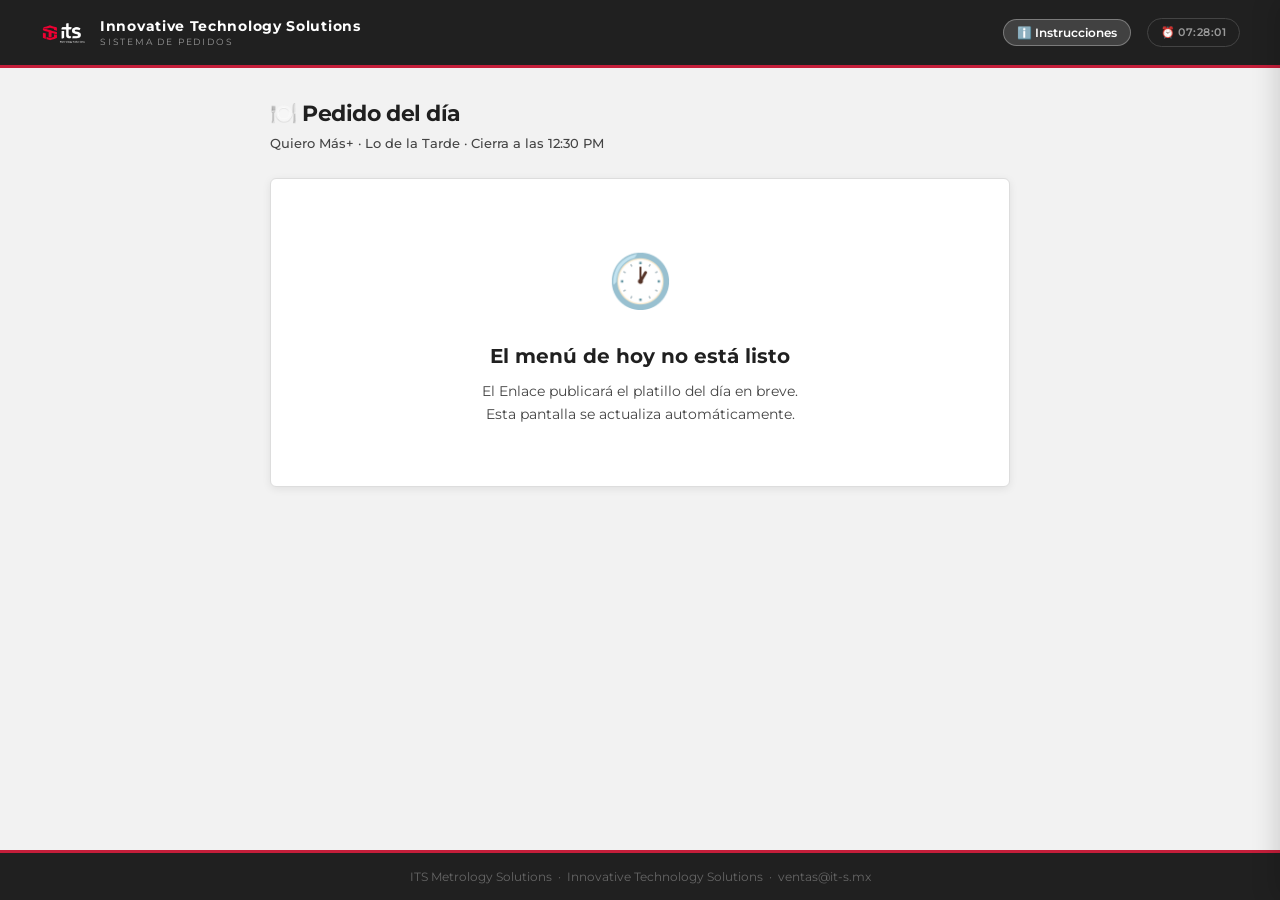
==== index.html @ 56e96af6 "Lanzamiento inicial — Sistema de pedidos Quiero Más+ ITS - Formulario de pedidos: platillo, 2 guarni" ====
<!DOCTYPE html>
<html lang="es">
<head>
  <meta charset="UTF-8" />
  <meta name="viewport" content="width=device-width, initial-scale=1.0" />
  <title>Pedidos — ITS Metrology Solutions</title>
  <link rel="stylesheet" href="style.css" />
  <style>
    .sidebar-overlay {
      display: none; position: fixed; inset: 0;
      background: rgba(0,0,0,.35); z-index: 100;
    }
    .sidebar-overlay.open { display: block; }
    .sidebar {
      position: fixed; top: 0; right: 0;
      width: min(360px, 92vw); height: 100%;
      background: #fff;
      box-shadow: -4px 0 24px rgba(0,0,0,.15);
      z-index: 101;
      transform: translateX(100%);
      transition: transform .28s ease;
      display: flex; flex-direction: column;
    }
    .sidebar.open { transform: translateX(0); }
    .sidebar-header {
      display: flex; align-items: center;
      justify-content: space-between;
      padding: 18px 20px 14px;
      border-bottom: 3px solid var(--color-rojo);
      background: var(--color-negro); color: #fff;
      flex-shrink: 0;
    }
    .sidebar-header h3 { margin: 0; font-size: 15px; font-weight: 700; }
    .sidebar-close {
      background: none; border: none; color: #fff;
      font-size: 22px; cursor: pointer; line-height: 1; padding: 0 2px;
    }
    .sidebar-close:hover { color: var(--color-rojo); }
    .sidebar-body { flex: 1; overflow-y: auto; padding: 20px; }
    .info-bloque {
      margin-bottom: 20px; padding-bottom: 20px;
      border-bottom: 1px solid #eee;
    }
    .info-bloque:last-child { border-bottom: none; margin-bottom: 0; }
    .info-bloque h4 {
      margin: 0 0 8px; font-size: 13px; font-weight: 700;
      color: var(--color-negro); display: flex; align-items: center; gap: 6px;
    }
    .info-bloque p, .info-bloque li {
      font-size: 13px; color: #555; line-height: 1.65; margin: 0 0 4px;
    }
    .info-bloque ol, .info-bloque ul { margin: 6px 0 0; padding-left: 18px; }
    .info-bloque li { margin-bottom: 4px; }
    .info-highlight { font-weight: 700; color: var(--color-rojo); }
    .btn-info {
      background: rgba(255,255,255,.15);
      border: 1px solid rgba(255,255,255,.3);
      color: #fff; border-radius: 20px;
      padding: 5px 13px; font-size: 12px;
      font-family: inherit; font-weight: 600;
      cursor: pointer; display: flex; align-items: center;
      gap: 5px; white-space: nowrap; transition: background .2s;
    }
    .btn-info:hover { background: rgba(255,255,255,.25); }
  </style>
</head>
<body>

<!-- ── OVERLAY + SIDEBAR ─────────────────────────────────────── -->
<div class="sidebar-overlay" id="sidebar-overlay"></div>
<aside class="sidebar" id="sidebar">
  <div class="sidebar-header">
    <h3>🎲 Cómo hacer tu pedido</h3>
    <button class="sidebar-close" id="sidebar-close" aria-label="Cerrar">✕</button>
  </div>
  <div class="sidebar-body">

    <div class="info-bloque" style="background:#fff8f0;border-radius:8px;padding:12px 14px;border:none;margin-bottom:16px">
      <p style="font-size:12px;color:#888;margin:0 0 4px;font-weight:700;letter-spacing:.05em">BIENVENIDO A</p>
      <p style="font-size:16px;font-weight:800;color:#202020;margin:0">🍽️ Quiero Más+ · ITS Edition</p>
      <p style="font-size:12px;color:#888;margin:4px 0 0">Tu comida, sin rollos, sin WhatsApps.<br>Lunes a Viernes · 1 pedido por día</p>
    </div>

    <div class="info-bloque">
      <h4>⏱️ Horario</h4>
      <p>La ventana de pedidos está abierta de:</p>
      <p style="font-size:15px;font-weight:800;color:#202020;margin:6px 0">🌅 10:00 AM → 🔒 12:30 PM</p>
      <p>Fuera de ese horario la app se bloquea sola. Sin excepciones.</p>
    </div>

    <div class="info-bloque">
      <h4>🃏 Tu turno — cómo pedir</h4>
      <ol>
        <li>Escribe <strong>tu nombre</strong>.</li>
        <li>Elige tu <strong>platillo</strong>.</li>
        <li>Elige tus <strong>2 guarniciones</strong> (no pueden repetirse).</li>
        <li>¿Tienes Plan B? Despliégalo y deja tu respaldo.</li>
        <li>Toca <strong>"¡Enviar mi pedido!"</strong> — listo. ✅</li>
      </ol>
    </div>

    <div class="info-bloque">
      <h4>✏️ ¿Cambiaste de opinión?</h4>
      <p>Puedes editar tu pedido cuantas veces quieras <strong>antes de las 12:30 PM</strong>. Después de esa hora ya no hay cambios.</p>
    </div>

    <div class="info-bloque">
      <h4>🔒 Una persona, un dispositivo</h4>
      <p>Cada celular o compu solo registra <strong>un pedido por día</strong>. Si necesitas cambiar algo, usa el botón <strong>"✏️ Cambiar mi pedido"</strong> en vez de abrir desde otro dispositivo.</p>
    </div>

    <div class="info-bloque">
      <h4>🔄 Plan B (opcional pero recomendado)</h4>
      <p>Deja una segunda opción por si no hay tu platillo o guarnición.</p>
      <p style="margin-top:6px">El Enlace lo consulta <strong>sin necesidad de contactarte</strong> — tú no te enteras de nada y tu comida llega igual. 😄</p>
    </div>

    <div class="info-bloque">
      <h4>🏆 ¿Qué pasa después?</h4>
      <p>El Enlace del día envía todos los pedidos al restaurante a las 12:30 PM por WhatsApp. Tu comida llega entre <strong>12:00 y 3:00 PM</strong>.</p>
    </div>

    <div class="info-bloque">
      <h4>🍽️ Restaurante</h4>
      <p><strong>Quiero Más+</strong> — Lo de la Tarde</p>
    </div>

  </div>
</aside>

<!-- ── HEADER ──────────────────────────────────────────────── -->
<header class="site-header">
  <div class="header-logo">
    <img src="img/logo_oficial.jpeg" alt="ITS" />
    <div class="header-logo-text">
      <strong>Innovative Technology Solutions</strong>
      <span>Sistema de Pedidos</span>
    </div>
  </div>
  <div class="header-right">
    <button class="btn-info" id="btn-info">ℹ️ Instrucciones</button>
    <div class="deadline-chip" id="deadline-chip">⏰ 12:30 PM</div>
  </div>
</header>

<!-- ── CONTENIDO PRINCIPAL ─────────────────────────────────── -->
<main class="site-main">

  <h1 class="page-title">🍽️ Pedido del día</h1>
  <p class="page-subtitle">Quiero Más+ · Lo de la Tarde · Cierra a las 12:30 PM</p>

  <!-- ── PANTALLA: cargando ── -->
  <div class="screen active" id="screen-loading">
    <div class="state-card">
      <span class="emoji">⏳</span>
      <h2>Cargando…</h2>
    </div>
  </div>

  <!-- ── PANTALLA: antes de apertura ── -->
  <div class="screen" id="screen-before-open">
    <div class="state-card">
      <span class="emoji">🌅</span>
      <h2>Aún no es hora</h2>
      <p>Los pedidos abren a las <strong>10:00 AM</strong>.<br>Regresa en un momento.</p>
    </div>
  </div>

  <!-- ── PANTALLA: sin menú del día ── -->
  <div class="screen" id="screen-no-menu">
    <div class="state-card">
      <span class="emoji">🕐</span>
      <h2>El menú de hoy no está listo</h2>
      <p>El Enlace publicará el platillo del día en breve.<br>Esta pantalla se actualiza automáticamente.</p>
    </div>
  </div>

  <!-- ── PANTALLA: ya pediste ── -->
  <div class="screen" id="screen-ya-pediste">
    <div class="state-card">
      <span class="emoji">✅</span>
      <h2>¡Ya tienes pedido!</h2>
      <div class="order-card" id="mi-pedido-card"></div>
      <div class="btn-group">
        <button class="btn-secondary" id="btn-cambiar">✏️ Cambiar mi pedido</button>
        <button class="btn-secondary" id="btn-otra-persona">👤 No soy yo</button>
      </div>
    </div>
  </div>

  <!-- ── PANTALLA: cerrado ── -->
  <div class="screen" id="screen-closed">
    <div class="state-card">
      <span class="emoji">🔒</span>
      <h2>Pedidos cerrados</h2>
      <p>La ventana cerró a las 12:30 PM.<br>Revisa con el Enlace si alcanzaste.</p>
    </div>
  </div>

  <!-- ── PANTALLA: formulario ── -->
  <div class="screen" id="screen-form">

    <!-- Nombre -->
    <div class="block">
      <div class="section-title">¿Quién eres?</div>
      <input
        type="text"
        id="input-nombre"
        class="nombre-input"
        placeholder="Escribe tu nombre"
        autocomplete="off"
        maxlength="30"
      />
    </div>

    <!-- Platillo principal -->
    <div class="block">
      <div class="section-title">¿Qué quieres hoy?</div>
      <div class="options-grid" id="grid-platillos"></div>
    </div>

    <!-- Guarniciones -->
    <div class="block">
      <div class="section-title">Guarniciones</div>
      <label class="section-label">Primera guarnición</label>
      <div class="options-grid garnish-grid" id="grid-g1" style="margin-bottom:16px"></div>
      <label class="section-label">Segunda guarnición</label>
      <div class="options-grid garnish-grid" id="grid-g2"></div>
    </div>

    <!-- Bebida opcional -->
    <div class="block" style="padding:0">
      <div class="plan-b-wrap">
        <div class="plan-b-header" id="bebida-header">
          <span class="plan-b-title">🥤 ¿Quieres algo de tomar?</span>
          <span class="badge-opcional">opcional</span>
          <span class="plan-b-chevron" id="bebida-chevron">▼</span>
        </div>
        <div class="plan-b-body" id="bebida-body">
          <p class="plan-b-hint">Selecciona una bebida si quieres incluirla. Toca de nuevo para quitar.</p>
          <div class="options-grid garnish-grid" id="grid-bebida"></div>
        </div>
      </div>
    </div>

    <!-- Plan B -->
    <div class="block" style="padding:0">
      <div class="plan-b-wrap">
        <div class="plan-b-header" id="plan-b-header">
          <span class="plan-b-title">🔄 ¿Tienes un Plan B?</span>
          <span class="badge-opcional">opcional</span>
          <span class="plan-b-chevron" id="plan-b-chevron">▼</span>
        </div>
        <div class="plan-b-body" id="plan-b-body">
          <p class="plan-b-hint">
            Si no hay tu platillo o guarnición, usamos esto automáticamente sin necesidad de contactarte.
          </p>
          <span class="section-label-sm">Platillo alternativo</span>
          <div class="options-grid" id="grid-planb-platillo"></div>
          <span class="section-label-sm">Guarnición de respaldo</span>
          <div class="options-grid garnish-grid" id="grid-planb-guarnicion"></div>
        </div>
      </div>
    </div>

    <!-- Submit -->
    <button class="btn-submit" id="btn-submit" disabled>
      Selecciona tu pedido completo
    </button>

  </div><!-- /screen-form -->

  <!-- ── PANTALLA: confirmación ── -->
  <div class="screen" id="screen-confirm">
    <div class="state-card">
      <span class="emoji">✅</span>
      <h2 id="confirm-titulo">¡Pedido enviado!</h2>
      <div class="order-card" id="confirm-card"></div>
      <p class="confirm-note">Recibirás aviso si algo no está disponible.</p>
    </div>
  </div>

</main>

<!-- ── FOOTER ───────────────────────────────────────────────── -->
<footer class="site-footer">
  ITS Metrology Solutions &nbsp;·&nbsp; Innovative Technology Solutions &nbsp;·&nbsp; ventas@it-s.mx
</footer>

<script src="config.js"></script>
<script src="storage.js"></script>
<script src="app.js"></script>
<script>
  const sidebar  = document.getElementById('sidebar');
  const overlay  = document.getElementById('sidebar-overlay');
  const btnInfo  = document.getElementById('btn-info');
  const btnClose = document.getElementById('sidebar-close');
  function openSidebar()  { sidebar.classList.add('open'); overlay.classList.add('open'); }
  function closeSidebar() { sidebar.classList.remove('open'); overlay.classList.remove('open'); }
  btnInfo.addEventListener('click', openSidebar);
  btnClose.addEventListener('click', closeSidebar);
  overlay.addEventListener('click', closeSidebar);
</script>
</body>
</html>
---- style.css ----
/* ============================================================
   ITS METROLOGY SOLUTIONS — Sistema de Pedidos / Comidas
   style.css | Alineado al design system de la Intranet ITS
   ============================================================ */

@import url('https://fonts.googleapis.com/css2?family=Montserrat:wght@300;400;500;600;700&display=swap');

:root {
  --color-rojo:       #C41E3A;
  --color-rojo-hover: #a01830;
  --color-rojo-light: #fde8ec;
  --color-negro:      #202020;
  --color-fondo:      #f2f2f2;
  --color-blanco:     #ffffff;
  --color-borde:      #dddddd;
  --color-texto:      #000000;
  --color-muted:      #444444;
  --color-muted-lt:   #888888;
  --color-success:    #2d7a3a;
  --color-success-bg: #e6f4ea;
  --color-warning:    #b45309;
  --color-warning-bg: #fef3c7;
  --fuente:           'Montserrat', sans-serif;
  --radio:            6px;
  --sombra:           0 2px 8px rgba(0,0,0,0.08);
  --sombra-hover:     0 6px 22px rgba(0,0,0,0.11);
  --transicion:       all 0.2s ease;
}

*, *::before, *::after { box-sizing: border-box; margin: 0; padding: 0; }
html { scroll-behavior: smooth; }

body {
  font-family: var(--fuente);
  background-color: var(--color-fondo);
  color: var(--color-texto);
  font-size: 15px;
  line-height: 1.6;
  min-height: 100vh;
  display: flex;
  flex-direction: column;
}

a { text-decoration: none; color: inherit; }
img { max-width: 100%; display: block; }

/* ── HEADER ─────────────────────────────────────────────── */
.site-header {
  background-color: var(--color-negro);
  padding: 0 40px;
  height: 68px;
  display: flex;
  align-items: center;
  justify-content: space-between;
  position: sticky;
  top: 0;
  z-index: 100;
  border-bottom: 3px solid var(--color-rojo);
}

.header-logo {
  display: flex;
  align-items: center;
  gap: 14px;
}
.header-logo img {
  height: 46px;
  width: auto;
  background-color: #000;
}
.header-logo-text { display: flex; flex-direction: column; line-height: 1.25; }
.header-logo-text strong {
  font-size: 14px;
  font-weight: 700;
  color: var(--color-blanco);
  letter-spacing: 0.05em;
}
.header-logo-text span {
  font-size: 9px;
  font-weight: 400;
  color: #999;
  letter-spacing: 0.2em;
  text-transform: uppercase;
}

.header-right { display: flex; align-items: center; gap: 16px; }
.header-right-text { display: flex; flex-direction: column; align-items: flex-end; line-height: 1.3; }
.header-right-text strong {
  font-size: 13px;
  font-weight: 600;
  color: var(--color-blanco);
  letter-spacing: 0.04em;
}
.header-right-text span {
  font-size: 9px;
  color: #888;
  letter-spacing: 0.18em;
  text-transform: uppercase;
}

/* Chip de deadline en el header */
.deadline-chip {
  font-size: 11px;
  font-weight: 600;
  background: transparent;
  border: 1px solid #444;
  border-radius: 20px;
  padding: 5px 13px;
  color: #999;
  letter-spacing: 0.04em;
  transition: var(--transicion);
}
.deadline-chip.urgent { color: #f59e0b; border-color: #f59e0b; }
.deadline-chip.closed { color: #ef4444; border-color: #ef4444; }

/* ── MAIN ────────────────────────────────────────────────── */
.site-main {
  flex: 1;
  padding: 28px 40px 60px;
  width: 100%;
  max-width: 820px;
  margin: 0 auto;
}

.page-title {
  font-size: 22px;
  font-weight: 700;
  color: var(--color-negro);
  margin-bottom: 2px;
  letter-spacing: -0.02em;
  animation: slideDesdeAbajo 0.4s ease 0.1s both;
}
.page-subtitle {
  font-size: 13px;
  color: var(--color-muted);
  margin-bottom: 24px;
  font-weight: 500;
  animation: slideDesdeAbajo 0.4s ease 0.15s both;
}

/* ── SCREENS ─────────────────────────────────────────────── */
.screen { display: none; }
.screen.active { display: block; animation: fadeIn 0.25s ease; }

@keyframes fadeIn {
  from { opacity: 0; transform: translateY(6px); }
  to   { opacity: 1; transform: none; }
}
@keyframes slideDesdeAbajo {
  from { transform: translateY(30px); opacity: 0; }
  to   { transform: translateY(0);    opacity: 1; }
}

/* ── BLOCKS (contenedores de sección) ───────────────────── */
.block {
  background: var(--color-blanco);
  border: 1px solid var(--color-borde);
  border-radius: var(--radio);
  padding: 26px 28px;
  box-shadow: var(--sombra);
  margin-bottom: 20px;
  transition: var(--transicion);
}

.section-title {
  font-size: 11px;
  font-weight: 700;
  color: var(--color-rojo);
  text-transform: uppercase;
  letter-spacing: 0.12em;
  margin-bottom: 16px;
  padding-bottom: 10px;
  border-bottom: 2px solid var(--color-rojo);
}

/* ── STATE SCREENS ───────────────────────────────────────── */
.state-card {
  background: var(--color-blanco);
  border: 1px solid var(--color-borde);
  border-radius: var(--radio);
  box-shadow: var(--sombra);
  padding: 60px 32px;
  text-align: center;
  margin-top: 8px;
}
.state-card .emoji  { font-size: 52px; display: block; margin-bottom: 18px; }
.state-card h2      { font-size: 20px; font-weight: 700; color: var(--color-negro); margin-bottom: 8px; }
.state-card p       { font-size: 14px; color: var(--color-muted); line-height: 1.65; }

/* ── NOMBRE INPUT ────────────────────────────────────────── */
.nombre-input {
  width: 100%;
  background: var(--color-blanco);
  border: 1px solid var(--color-borde);
  border-radius: var(--radio);
  color: var(--color-texto);
  font-size: 16px;
  font-weight: 600;
  padding: 11px 14px;
  outline: none;
  font-family: var(--fuente);
  transition: var(--transicion);
}
.nombre-input:focus {
  border-color: var(--color-rojo);
  box-shadow: 0 0 0 3px rgba(196,30,58,0.1);
}
.nombre-input::placeholder { color: #bbb; font-weight: 400; }

/* ── OPTION BUTTONS (platillos / guarniciones) ───────────── */
.options-grid {
  display: flex;
  flex-wrap: wrap;
  gap: 8px;
}

.option-btn {
  background: var(--color-blanco);
  border: 1px solid var(--color-borde);
  border-radius: var(--radio);
  color: var(--color-texto);
  font-size: 13px;
  font-weight: 500;
  padding: 9px 15px;
  cursor: pointer;
  font-family: var(--fuente);
  line-height: 1.3;
  text-align: left;
  transition: var(--transicion);
  box-shadow: var(--sombra);
}
.option-btn:hover:not(:disabled) {
  border-color: var(--color-rojo);
  background: var(--color-rojo-light);
  color: var(--color-rojo);
}
.option-btn.selected {
  background: var(--color-rojo);
  border-color: var(--color-rojo);
  color: var(--color-blanco);
  font-weight: 700;
}
.option-btn:disabled {
  opacity: 0.3;
  cursor: not-allowed;
  box-shadow: none;
}
.option-btn .nota {
  display: block;
  font-size: 10px;
  opacity: 0.75;
  margin-top: 2px;
  font-weight: 400;
}
.garnish-grid .option-btn { padding: 8px 13px; }

/* ── Platillo del día — destacado ────────────────────────── */
.option-btn--dia {
  width: 100%;
  background: var(--color-negro);
  border: 1px solid var(--color-negro);
  border-left: 4px solid var(--color-rojo);
  color: var(--color-blanco);
  font-weight: 600;
  font-size: 13px;
  display: flex;
  align-items: center;
  justify-content: space-between;
  gap: 10px;
  box-shadow: 0 4px 12px rgba(0,0,0,0.18);
  margin-bottom: 4px;
}
.option-btn--dia:hover:not(:disabled) {
  background: #2e2e2e;
  border-color: #2e2e2e;
  border-left-color: var(--color-rojo);
  color: var(--color-blanco);
}
.option-btn--dia.selected {
  background: var(--color-rojo);
  border-color: var(--color-rojo);
  border-left-color: #7a0e20;
  color: var(--color-blanco);
}
.dia-badge-tag {
  flex-shrink: 0;
  font-size: 9px;
  font-weight: 700;
  text-transform: uppercase;
  letter-spacing: 0.12em;
  background: var(--color-rojo);
  color: var(--color-blanco);
  padding: 2px 7px;
  border-radius: 20px;
}
.option-btn--dia.selected .dia-badge-tag {
  background: rgba(255,255,255,0.25);
}

/* ── PLAN B ──────────────────────────────────────────────── */
.plan-b-wrap {
  background: #fafafa;
  border: 1px solid var(--color-borde);
  border-radius: var(--radio);
  overflow: hidden;
}
.plan-b-header {
  display: flex;
  align-items: center;
  gap: 8px;
  padding: 13px 16px;
  cursor: pointer;
  user-select: none;
  transition: var(--transicion);
}
.plan-b-header:hover { background: #f2f2f2; }
.plan-b-title { font-size: 13px; font-weight: 600; flex: 1; color: var(--color-muted); }
.badge-opcional {
  font-size: 10px;
  font-weight: 700;
  text-transform: uppercase;
  letter-spacing: 0.08em;
  background: #ebebeb;
  border-radius: 20px;
  padding: 2px 8px;
  color: #555;
}
.plan-b-chevron { font-size: 11px; color: var(--color-muted-lt); transition: transform 0.2s; }
.plan-b-chevron.open { transform: rotate(180deg); }

.plan-b-body {
  display: none;
  padding: 16px;
  border-top: 1px solid var(--color-borde);
}
.plan-b-body.open { display: block; }
.plan-b-hint {
  font-size: 12px;
  color: var(--color-muted);
  margin-bottom: 14px;
  line-height: 1.55;
}
.section-label {
  display: block;
  font-size: 11px;
  font-weight: 700;
  text-transform: uppercase;
  letter-spacing: 0.1em;
  color: var(--color-muted);
  margin-bottom: 10px;
}
.section-label-sm {
  display: block;
  font-size: 11px;
  font-weight: 700;
  text-transform: uppercase;
  letter-spacing: 0.08em;
  color: var(--color-muted-lt);
  margin: 14px 0 8px;
}
.section-label-sm:first-child { margin-top: 0; }

/* ── BOTÓN SUBMIT ────────────────────────────────────────── */
.btn-submit {
  width: 100%;
  background: var(--color-borde);
  border: none;
  border-radius: var(--radio);
  color: #999;
  font-size: 14px;
  font-weight: 700;
  padding: 14px;
  cursor: not-allowed;
  font-family: var(--fuente);
  letter-spacing: 0.02em;
  transition: var(--transicion);
  margin-top: 6px;
}
.btn-submit.ready {
  background: var(--color-rojo);
  color: var(--color-blanco);
  cursor: pointer;
}
.btn-submit.ready:hover  { background: var(--color-rojo-hover); }
.btn-submit.ready:active { transform: scale(0.99); }

/* ── BOTONES SECUNDARIOS ─────────────────────────────────── */
.btn-secondary {
  background: transparent;
  color: var(--color-rojo);
  border: 1px solid var(--color-rojo);
  border-radius: var(--radio);
  padding: 9px 18px;
  font-family: var(--fuente);
  font-size: 13px;
  font-weight: 600;
  cursor: pointer;
  transition: var(--transicion);
}
.btn-secondary:hover { background: var(--color-rojo); color: var(--color-blanco); }

.btn-group { display: flex; flex-wrap: wrap; gap: 10px; justify-content: center; margin-top: 20px; }

/* ── ORDER CARD ──────────────────────────────────────────── */
.order-card {
  background: #fafafa;
  border: 1px solid var(--color-borde);
  border-left: 4px solid var(--color-rojo);
  border-radius: var(--radio);
  padding: 16px 18px;
  margin: 18px 0;
  text-align: left;
}
.order-row { display: flex; gap: 10px; padding: 5px 0; align-items: baseline; }
.order-row-icon  { font-size: 14px; width: 20px; flex-shrink: 0; }
.order-row-label { font-size: 11px; color: var(--color-muted); min-width: 80px; text-transform: uppercase; letter-spacing: 0.05em; }
.order-row-val   { font-size: 14px; font-weight: 600; color: var(--color-negro); }
.order-row-planb { font-size: 13px; color: var(--color-rojo); font-weight: 600; }
.order-divider   { border: none; border-top: 1px solid var(--color-borde); margin: 6px 0; }

.confirm-note { font-size: 12px; color: var(--color-muted); margin-top: 14px; }

/* ══════════════════════════════════════════════════════════
   PIVOTE STYLES
   ══════════════════════════════════════════════════════════ */

/* Reutiliza .block y .section-title */

/* ── Platillo del día ────────────────────────────────────── */
.dia-row { display: flex; gap: 8px; }
.dia-input {
  flex: 1;
  background: var(--color-blanco);
  border: 1px solid var(--color-borde);
  border-radius: var(--radio);
  color: var(--color-texto);
  font-size: 14px;
  padding: 10px 14px;
  outline: none;
  font-family: var(--fuente);
  transition: var(--transicion);
}
.dia-input:focus {
  border-color: var(--color-rojo);
  box-shadow: 0 0 0 3px rgba(196,30,58,0.1);
}
.dia-input::placeholder { color: #bbb; font-size: 13px; }

.btn-publicar {
  background: var(--color-rojo);
  border: none;
  border-radius: var(--radio);
  color: var(--color-blanco);
  font-size: 13px;
  font-weight: 700;
  padding: 10px 18px;
  cursor: pointer;
  font-family: var(--fuente);
  letter-spacing: 0.03em;
  transition: var(--transicion);
  white-space: nowrap;
}
.btn-publicar:hover    { background: var(--color-rojo-hover); }
.btn-publicar:disabled { background: var(--color-borde); color: #999; cursor: not-allowed; }

.dia-badge {
  display: flex;
  align-items: center;
  gap: 10px;
  background: var(--color-rojo-light);
  border: 1px solid var(--color-rojo);
  border-radius: var(--radio);
  padding: 10px 14px;
  margin-top: 10px;
  font-size: 13px;
  font-weight: 600;
  color: var(--color-rojo);
}
.dia-badge .edit-link {
  margin-left: auto;
  font-size: 11px;
  color: var(--color-muted);
  cursor: pointer;
  text-decoration: underline;
}
.dia-badge .edit-link:hover { color: var(--color-rojo); }

/* ── Contadores ──────────────────────────────────────────── */
.counters { display: flex; gap: 12px; margin-bottom: 16px; }
.counter-chip {
  flex: 1;
  background: var(--color-blanco);
  border: 1px solid var(--color-borde);
  border-radius: var(--radio);
  padding: 14px 10px;
  text-align: center;
  box-shadow: var(--sombra);
}
.counter-chip .num   { font-size: 28px; font-weight: 800; color: var(--color-rojo); }
.counter-chip .label { font-size: 11px; color: var(--color-muted); margin-top: 2px; text-transform: uppercase; letter-spacing: 0.06em; }

/* ── Pedido cards ────────────────────────────────────────── */
.pedido-card {
  display: flex;
  align-items: flex-start;
  gap: 12px;
  background: var(--color-blanco);
  border: 1px solid var(--color-borde);
  border-left: 4px solid transparent;
  border-radius: var(--radio);
  padding: 13px 14px;
  margin-bottom: 8px;
  box-shadow: var(--sombra);
  transition: var(--transicion);
}
.pedido-card:hover { border-left-color: var(--color-rojo); }

.pedido-num {
  width: 26px;
  height: 26px;
  border-radius: 50%;
  background: var(--color-rojo);
  color: var(--color-blanco);
  font-weight: 800;
  font-size: 12px;
  display: flex;
  align-items: center;
  justify-content: center;
  flex-shrink: 0;
  margin-top: 1px;
}
.pedido-info { flex: 1; }
.pedido-nombre  { font-size: 14px; font-weight: 700; color: var(--color-negro); }
.pedido-platillo{ font-size: 13px; color: var(--color-muted); margin-top: 2px; }
.pedido-guarns  { font-size: 12px; color: var(--color-muted-lt); margin-top: 1px; }
.pedido-planb   { font-size: 11px; color: var(--color-rojo); margin-top: 4px; font-weight: 600; }
.tag-tardio {
  flex-shrink: 0;
  background: var(--color-warning-bg);
  border: 1px solid #f59e0b;
  color: var(--color-warning);
  font-size: 10px;
  font-weight: 700;
  padding: 2px 8px;
  border-radius: 20px;
  text-transform: uppercase;
  letter-spacing: 0.05em;
  margin-top: 2px;
}

.empty-pedidos {
  text-align: center;
  padding: 28px 20px;
  color: var(--color-muted);
  font-size: 13px;
  border: 1px dashed var(--color-borde);
  border-radius: var(--radio);
}

/* ── Comanda preview ─────────────────────────────────────── */
.comanda-preview {
  background: #fafafa;
  border: 1px solid var(--color-borde);
  border-radius: var(--radio);
  padding: 16px 18px;
  font-family: 'Courier New', Courier, monospace;
  font-size: 13px;
  line-height: 1.75;
  white-space: pre-wrap;
  color: var(--color-negro);
  max-height: 300px;
  overflow-y: auto;
  margin-bottom: 12px;
}
.comanda-preview.interna {
  opacity: 0.65;
  font-size: 12px;
  max-height: 180px;
}

/* ── Botón copiar ────────────────────────────────────────── */
.btn-copy {
  width: 100%;
  background: var(--color-rojo);
  border: none;
  border-radius: var(--radio);
  color: var(--color-blanco);
  font-size: 14px;
  font-weight: 700;
  padding: 14px;
  cursor: pointer;
  font-family: var(--fuente);
  letter-spacing: 0.02em;
  transition: var(--transicion);
}
.btn-copy:hover  { background: var(--color-rojo-hover); }
.btn-copy.copied { background: var(--color-success); }

/* ── Util row ────────────────────────────────────────────── */
.util-row {
  display: flex;
  align-items: center;
  justify-content: space-between;
  margin-bottom: 12px;
}
.btn-refresh {
  background: transparent;
  border: 1px solid var(--color-borde);
  border-radius: var(--radio);
  color: var(--color-muted);
  font-size: 12px;
  font-weight: 600;
  padding: 5px 12px;
  cursor: pointer;
  font-family: var(--fuente);
  transition: var(--transicion);
}
.btn-refresh:hover { border-color: var(--color-rojo); color: var(--color-rojo); }

/* ── Reset ───────────────────────────────────────────────── */
.reset-row {
  text-align: center;
  margin-top: 24px;
  padding-top: 20px;
  border-top: 1px solid var(--color-borde);
}
.btn-reset {
  background: transparent;
  border: 1px solid #ef4444;
  border-radius: var(--radio);
  color: #ef4444;
  font-size: 12px;
  font-weight: 600;
  padding: 7px 14px;
  cursor: pointer;
  font-family: var(--fuente);
  opacity: 0.55;
  transition: var(--transicion);
}
.btn-reset:hover { opacity: 1; }

/* ── FOOTER ──────────────────────────────────────────────── */
.site-footer {
  background-color: var(--color-negro);
  color: #666;
  font-size: 12px;
  padding: 14px 40px;
  text-align: center;
  border-top: 3px solid var(--color-rojo);
  margin-top: auto;
  font-family: var(--fuente);
}

/* ── RESPONSIVE ──────────────────────────────────────────── */
@media (max-width: 768px) {
  .site-header { padding: 0 16px; height: 60px; }
  .header-logo-text  { display: none; }
  .header-right-text { display: none; }
  .site-main { padding: 18px 16px 50px; }
  .block { padding: 18px 16px; }
  .site-footer { padding: 12px 16px; }
}
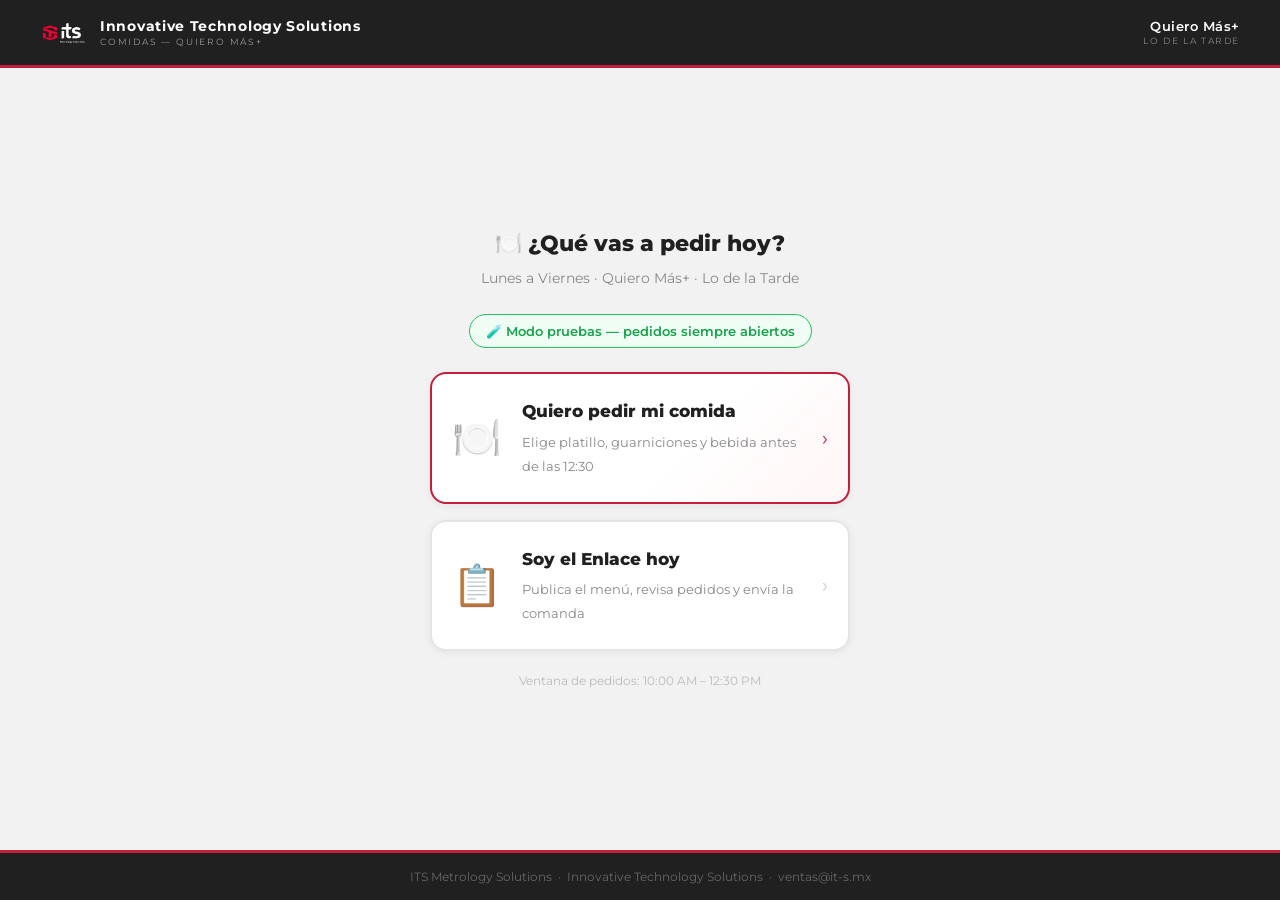
==== commit 00a7328d: "Agrega pantalla de inicio, bebidas y mejoras de UX - index.html: nueva pantalla de inicio con dos bo" ====
--- a/index.html
+++ b/index.html
@@ -3,130 +3,119 @@
 <head>
   <meta charset="UTF-8" />
   <meta name="viewport" content="width=device-width, initial-scale=1.0" />
-  <title>Pedidos — ITS Metrology Solutions</title>
+  <title>Comidas ITS — Quiero Más+</title>
   <link rel="stylesheet" href="style.css" />
   <style>
-    .sidebar-overlay {
-      display: none; position: fixed; inset: 0;
-      background: rgba(0,0,0,.35); z-index: 100;
-    }
-    .sidebar-overlay.open { display: block; }
-    .sidebar {
-      position: fixed; top: 0; right: 0;
-      width: min(360px, 92vw); height: 100%;
+    .home-main {
+      min-height: calc(100vh - 120px);
+      display: flex;
+      flex-direction: column;
+      align-items: center;
+      justify-content: center;
+      padding: 32px 16px;
+      gap: 16px;
+    }
+
+    .home-intro {
+      text-align: center;
+      margin-bottom: 8px;
+    }
+    .home-intro h1 {
+      font-size: 22px;
+      font-weight: 800;
+      color: var(--color-negro);
+      margin: 0 0 6px;
+    }
+    .home-intro p {
+      font-size: 14px;
+      color: #888;
+      margin: 0;
+    }
+
+    .home-status {
+      display: flex;
+      align-items: center;
+      gap: 8px;
       background: #fff;
-      box-shadow: -4px 0 24px rgba(0,0,0,.15);
-      z-index: 101;
-      transform: translateX(100%);
-      transition: transform .28s ease;
-      display: flex; flex-direction: column;
-    }
-    .sidebar.open { transform: translateX(0); }
-    .sidebar-header {
-      display: flex; align-items: center;
-      justify-content: space-between;
-      padding: 18px 20px 14px;
-      border-bottom: 3px solid var(--color-rojo);
-      background: var(--color-negro); color: #fff;
+      border: 1px solid #e5e5e5;
+      border-radius: 20px;
+      padding: 6px 16px;
+      font-size: 13px;
+      font-weight: 600;
+      margin-bottom: 8px;
+    }
+    .home-status.open   { border-color: #22c55e; color: #16a34a; background: #f0fdf4; }
+    .home-status.closed { border-color: #e5e5e5; color: #999;    background: #fafafa; }
+    .home-status.soon   { border-color: #f59e0b; color: #d97706; background: #fffbeb; }
+
+    .home-cards {
+      display: flex;
+      flex-direction: column;
+      gap: 16px;
+      width: 100%;
+      max-width: 420px;
+    }
+
+    .home-card {
+      display: flex;
+      align-items: center;
+      gap: 20px;
+      background: #fff;
+      border: 2px solid #e5e5e5;
+      border-radius: 16px;
+      padding: 24px 20px;
+      text-decoration: none;
+      color: inherit;
+      cursor: pointer;
+      transition: all .2s ease;
+      box-shadow: 0 2px 8px rgba(0,0,0,.06);
+    }
+    .home-card:hover {
+      border-color: var(--color-rojo);
+      box-shadow: 0 4px 20px rgba(196,30,58,.15);
+      transform: translateY(-2px);
+    }
+    .home-card:active { transform: translateY(0); }
+
+    .home-card.primary {
+      border-color: var(--color-rojo);
+      background: linear-gradient(135deg, #fff 60%, #fff5f6);
+    }
+
+    .home-card-icon {
+      font-size: 40px;
+      line-height: 1;
       flex-shrink: 0;
     }
-    .sidebar-header h3 { margin: 0; font-size: 15px; font-weight: 700; }
-    .sidebar-close {
-      background: none; border: none; color: #fff;
-      font-size: 22px; cursor: pointer; line-height: 1; padding: 0 2px;
-    }
-    .sidebar-close:hover { color: var(--color-rojo); }
-    .sidebar-body { flex: 1; overflow-y: auto; padding: 20px; }
-    .info-bloque {
-      margin-bottom: 20px; padding-bottom: 20px;
-      border-bottom: 1px solid #eee;
-    }
-    .info-bloque:last-child { border-bottom: none; margin-bottom: 0; }
-    .info-bloque h4 {
-      margin: 0 0 8px; font-size: 13px; font-weight: 700;
-      color: var(--color-negro); display: flex; align-items: center; gap: 6px;
-    }
-    .info-bloque p, .info-bloque li {
-      font-size: 13px; color: #555; line-height: 1.65; margin: 0 0 4px;
-    }
-    .info-bloque ol, .info-bloque ul { margin: 6px 0 0; padding-left: 18px; }
-    .info-bloque li { margin-bottom: 4px; }
-    .info-highlight { font-weight: 700; color: var(--color-rojo); }
-    .btn-info {
-      background: rgba(255,255,255,.15);
-      border: 1px solid rgba(255,255,255,.3);
-      color: #fff; border-radius: 20px;
-      padding: 5px 13px; font-size: 12px;
-      font-family: inherit; font-weight: 600;
-      cursor: pointer; display: flex; align-items: center;
-      gap: 5px; white-space: nowrap; transition: background .2s;
-    }
-    .btn-info:hover { background: rgba(255,255,255,.25); }
+    .home-card-text { flex: 1; }
+    .home-card-text strong {
+      display: block;
+      font-size: 17px;
+      font-weight: 800;
+      color: var(--color-negro);
+      margin-bottom: 4px;
+    }
+    .home-card-text span {
+      font-size: 13px;
+      color: #888;
+      line-height: 1.4;
+    }
+    .home-card-arrow {
+      font-size: 20px;
+      color: #ccc;
+      flex-shrink: 0;
+    }
+    .home-card.primary .home-card-arrow { color: var(--color-rojo); }
+
+    .home-horario {
+      font-size: 12px;
+      color: #bbb;
+      text-align: center;
+      margin-top: 4px;
+    }
   </style>
 </head>
 <body>
-
-<!-- ── OVERLAY + SIDEBAR ─────────────────────────────────────── -->
-<div class="sidebar-overlay" id="sidebar-overlay"></div>
-<aside class="sidebar" id="sidebar">
-  <div class="sidebar-header">
-    <h3>🎲 Cómo hacer tu pedido</h3>
-    <button class="sidebar-close" id="sidebar-close" aria-label="Cerrar">✕</button>
-  </div>
-  <div class="sidebar-body">
-
-    <div class="info-bloque" style="background:#fff8f0;border-radius:8px;padding:12px 14px;border:none;margin-bottom:16px">
-      <p style="font-size:12px;color:#888;margin:0 0 4px;font-weight:700;letter-spacing:.05em">BIENVENIDO A</p>
-      <p style="font-size:16px;font-weight:800;color:#202020;margin:0">🍽️ Quiero Más+ · ITS Edition</p>
-      <p style="font-size:12px;color:#888;margin:4px 0 0">Tu comida, sin rollos, sin WhatsApps.<br>Lunes a Viernes · 1 pedido por día</p>
-    </div>
-
-    <div class="info-bloque">
-      <h4>⏱️ Horario</h4>
-      <p>La ventana de pedidos está abierta de:</p>
-      <p style="font-size:15px;font-weight:800;color:#202020;margin:6px 0">🌅 10:00 AM → 🔒 12:30 PM</p>
-      <p>Fuera de ese horario la app se bloquea sola. Sin excepciones.</p>
-    </div>
-
-    <div class="info-bloque">
-      <h4>🃏 Tu turno — cómo pedir</h4>
-      <ol>
-        <li>Escribe <strong>tu nombre</strong>.</li>
-        <li>Elige tu <strong>platillo</strong>.</li>
-        <li>Elige tus <strong>2 guarniciones</strong> (no pueden repetirse).</li>
-        <li>¿Tienes Plan B? Despliégalo y deja tu respaldo.</li>
-        <li>Toca <strong>"¡Enviar mi pedido!"</strong> — listo. ✅</li>
-      </ol>
-    </div>
-
-    <div class="info-bloque">
-      <h4>✏️ ¿Cambiaste de opinión?</h4>
-      <p>Puedes editar tu pedido cuantas veces quieras <strong>antes de las 12:30 PM</strong>. Después de esa hora ya no hay cambios.</p>
-    </div>
-
-    <div class="info-bloque">
-      <h4>🔒 Una persona, un dispositivo</h4>
-      <p>Cada celular o compu solo registra <strong>un pedido por día</strong>. Si necesitas cambiar algo, usa el botón <strong>"✏️ Cambiar mi pedido"</strong> en vez de abrir desde otro dispositivo.</p>
-    </div>
-
-    <div class="info-bloque">
-      <h4>🔄 Plan B (opcional pero recomendado)</h4>
-      <p>Deja una segunda opción por si no hay tu platillo o guarnición.</p>
-      <p style="margin-top:6px">El Enlace lo consulta <strong>sin necesidad de contactarte</strong> — tú no te enteras de nada y tu comida llega igual. 😄</p>
-    </div>
-
-    <div class="info-bloque">
-      <h4>🏆 ¿Qué pasa después?</h4>
-      <p>El Enlace del día envía todos los pedidos al restaurante a las 12:30 PM por WhatsApp. Tu comida llega entre <strong>12:00 y 3:00 PM</strong>.</p>
-    </div>
-
-    <div class="info-bloque">
-      <h4>🍽️ Restaurante</h4>
-      <p><strong>Quiero Más+</strong> — Lo de la Tarde</p>
-    </div>
-
-  </div>
-</aside>
 
 <!-- ── HEADER ──────────────────────────────────────────────── -->
 <header class="site-header">
@@ -134,151 +123,52 @@
     <img src="img/logo_oficial.jpeg" alt="ITS" />
     <div class="header-logo-text">
       <strong>Innovative Technology Solutions</strong>
-      <span>Sistema de Pedidos</span>
+      <span>Comidas — Quiero Más+</span>
     </div>
   </div>
   <div class="header-right">
-    <button class="btn-info" id="btn-info">ℹ️ Instrucciones</button>
-    <div class="deadline-chip" id="deadline-chip">⏰ 12:30 PM</div>
+    <div class="header-right-text">
+      <strong>Quiero Más+</strong>
+      <span>Lo de la tarde</span>
+    </div>
   </div>
 </header>
 
 <!-- ── CONTENIDO PRINCIPAL ─────────────────────────────────── -->
-<main class="site-main">
-
-  <h1 class="page-title">🍽️ Pedido del día</h1>
-  <p class="page-subtitle">Quiero Más+ · Lo de la Tarde · Cierra a las 12:30 PM</p>
-
-  <!-- ── PANTALLA: cargando ── -->
-  <div class="screen active" id="screen-loading">
-    <div class="state-card">
-      <span class="emoji">⏳</span>
-      <h2>Cargando…</h2>
-    </div>
-  </div>
-
-  <!-- ── PANTALLA: antes de apertura ── -->
-  <div class="screen" id="screen-before-open">
-    <div class="state-card">
-      <span class="emoji">🌅</span>
-      <h2>Aún no es hora</h2>
-      <p>Los pedidos abren a las <strong>10:00 AM</strong>.<br>Regresa en un momento.</p>
-    </div>
-  </div>
-
-  <!-- ── PANTALLA: sin menú del día ── -->
-  <div class="screen" id="screen-no-menu">
-    <div class="state-card">
-      <span class="emoji">🕐</span>
-      <h2>El menú de hoy no está listo</h2>
-      <p>El Enlace publicará el platillo del día en breve.<br>Esta pantalla se actualiza automáticamente.</p>
-    </div>
-  </div>
-
-  <!-- ── PANTALLA: ya pediste ── -->
-  <div class="screen" id="screen-ya-pediste">
-    <div class="state-card">
-      <span class="emoji">✅</span>
-      <h2>¡Ya tienes pedido!</h2>
-      <div class="order-card" id="mi-pedido-card"></div>
-      <div class="btn-group">
-        <button class="btn-secondary" id="btn-cambiar">✏️ Cambiar mi pedido</button>
-        <button class="btn-secondary" id="btn-otra-persona">👤 No soy yo</button>
+<main class="home-main">
+
+  <div class="home-intro">
+    <h1>🍽️ ¿Qué vas a pedir hoy?</h1>
+    <p>Lunes a Viernes · Quiero Más+ · Lo de la Tarde</p>
+  </div>
+
+  <div class="home-status" id="home-status">⏳ Verificando horario…</div>
+
+  <div class="home-cards">
+
+    <!-- Botón: Pedir -->
+    <a class="home-card primary" href="pedidos.html" id="card-pedir">
+      <div class="home-card-icon">🍽️</div>
+      <div class="home-card-text">
+        <strong>Quiero pedir mi comida</strong>
+        <span>Elige platillo, guarniciones y bebida antes de las 12:30</span>
       </div>
-    </div>
-  </div>
-
-  <!-- ── PANTALLA: cerrado ── -->
-  <div class="screen" id="screen-closed">
-    <div class="state-card">
-      <span class="emoji">🔒</span>
-      <h2>Pedidos cerrados</h2>
-      <p>La ventana cerró a las 12:30 PM.<br>Revisa con el Enlace si alcanzaste.</p>
-    </div>
-  </div>
-
-  <!-- ── PANTALLA: formulario ── -->
-  <div class="screen" id="screen-form">
-
-    <!-- Nombre -->
-    <div class="block">
-      <div class="section-title">¿Quién eres?</div>
-      <input
-        type="text"
-        id="input-nombre"
-        class="nombre-input"
-        placeholder="Escribe tu nombre"
-        autocomplete="off"
-        maxlength="30"
-      />
-    </div>
-
-    <!-- Platillo principal -->
-    <div class="block">
-      <div class="section-title">¿Qué quieres hoy?</div>
-      <div class="options-grid" id="grid-platillos"></div>
-    </div>
-
-    <!-- Guarniciones -->
-    <div class="block">
-      <div class="section-title">Guarniciones</div>
-      <label class="section-label">Primera guarnición</label>
-      <div class="options-grid garnish-grid" id="grid-g1" style="margin-bottom:16px"></div>
-      <label class="section-label">Segunda guarnición</label>
-      <div class="options-grid garnish-grid" id="grid-g2"></div>
-    </div>
-
-    <!-- Bebida opcional -->
-    <div class="block" style="padding:0">
-      <div class="plan-b-wrap">
-        <div class="plan-b-header" id="bebida-header">
-          <span class="plan-b-title">🥤 ¿Quieres algo de tomar?</span>
-          <span class="badge-opcional">opcional</span>
-          <span class="plan-b-chevron" id="bebida-chevron">▼</span>
-        </div>
-        <div class="plan-b-body" id="bebida-body">
-          <p class="plan-b-hint">Selecciona una bebida si quieres incluirla. Toca de nuevo para quitar.</p>
-          <div class="options-grid garnish-grid" id="grid-bebida"></div>
-        </div>
+      <div class="home-card-arrow">›</div>
+    </a>
+
+    <!-- Botón: Enlace -->
+    <a class="home-card" href="pivote.html">
+      <div class="home-card-icon">📋</div>
+      <div class="home-card-text">
+        <strong>Soy el Enlace hoy</strong>
+        <span>Publica el menú, revisa pedidos y envía la comanda</span>
       </div>
-    </div>
-
-    <!-- Plan B -->
-    <div class="block" style="padding:0">
-      <div class="plan-b-wrap">
-        <div class="plan-b-header" id="plan-b-header">
-          <span class="plan-b-title">🔄 ¿Tienes un Plan B?</span>
-          <span class="badge-opcional">opcional</span>
-          <span class="plan-b-chevron" id="plan-b-chevron">▼</span>
-        </div>
-        <div class="plan-b-body" id="plan-b-body">
-          <p class="plan-b-hint">
-            Si no hay tu platillo o guarnición, usamos esto automáticamente sin necesidad de contactarte.
-          </p>
-          <span class="section-label-sm">Platillo alternativo</span>
-          <div class="options-grid" id="grid-planb-platillo"></div>
-          <span class="section-label-sm">Guarnición de respaldo</span>
-          <div class="options-grid garnish-grid" id="grid-planb-guarnicion"></div>
-        </div>
-      </div>
-    </div>
-
-    <!-- Submit -->
-    <button class="btn-submit" id="btn-submit" disabled>
-      Selecciona tu pedido completo
-    </button>
-
-  </div><!-- /screen-form -->
-
-  <!-- ── PANTALLA: confirmación ── -->
-  <div class="screen" id="screen-confirm">
-    <div class="state-card">
-      <span class="emoji">✅</span>
-      <h2 id="confirm-titulo">¡Pedido enviado!</h2>
-      <div class="order-card" id="confirm-card"></div>
-      <p class="confirm-note">Recibirás aviso si algo no está disponible.</p>
-    </div>
-  </div>
+      <div class="home-card-arrow">›</div>
+    </a>
+
+  </div>
+
+  <p class="home-horario">Ventana de pedidos: 10:00 AM – 12:30 PM</p>
 
 </main>
 
@@ -288,18 +178,50 @@
 </footer>
 
 <script src="config.js"></script>
-<script src="storage.js"></script>
-<script src="app.js"></script>
 <script>
-  const sidebar  = document.getElementById('sidebar');
-  const overlay  = document.getElementById('sidebar-overlay');
-  const btnInfo  = document.getElementById('btn-info');
-  const btnClose = document.getElementById('sidebar-close');
-  function openSidebar()  { sidebar.classList.add('open'); overlay.classList.add('open'); }
-  function closeSidebar() { sidebar.classList.remove('open'); overlay.classList.remove('open'); }
-  btnInfo.addEventListener('click', openSidebar);
-  btnClose.addEventListener('click', closeSidebar);
-  overlay.addEventListener('click', closeSidebar);
+  // ── Estado del horario en la home ─────────────────────────
+  function actualizarEstado() {
+    const ahora = new Date();
+    const h = ahora.getHours(), m = ahora.getMinutes();
+    const chip  = document.getElementById('home-status');
+    const cardP = document.getElementById('card-pedir');
+
+    const antesDeAbrir = h < CONFIG.apertura.hora ||
+      (h === CONFIG.apertura.hora && m < CONFIG.apertura.minuto);
+
+    const despuesDeCerrar = h > CONFIG.deadline.hora ||
+      (h === CONFIG.deadline.hora && m >= CONFIG.deadline.minuto);
+
+    if (CONFIG.testMode) {
+      chip.textContent  = '🧪 Modo pruebas — pedidos siempre abiertos';
+      chip.className    = 'home-status open';
+      return;
+    }
+
+    if (antesDeAbrir) {
+      chip.textContent = '🌅 Aún no abre — regresa a las 10:00 AM';
+      chip.className   = 'home-status soon';
+    } else if (despuesDeCerrar) {
+      chip.textContent = '🔒 Pedidos cerrados hasta mañana';
+      chip.className   = 'home-status closed';
+      cardP.style.opacity   = '.45';
+      cardP.style.pointerEvents = 'none';
+    } else {
+      // Calcular tiempo restante
+      const cierre = new Date();
+      cierre.setHours(CONFIG.deadline.hora, CONFIG.deadline.minuto, 0, 0);
+      const diff = cierre - ahora;
+      const hh = Math.floor(diff / 3600000);
+      const mm = Math.floor((diff % 3600000) / 60000);
+      const ss = Math.floor((diff % 60000) / 1000);
+      const pad = n => String(n).padStart(2, '0');
+      chip.textContent = `✅ Abierto — cierra en ${pad(hh)}:${pad(mm)}:${pad(ss)}`;
+      chip.className   = 'home-status open';
+    }
+  }
+
+  actualizarEstado();
+  setInterval(actualizarEstado, 1000);
 </script>
 </body>
 </html>
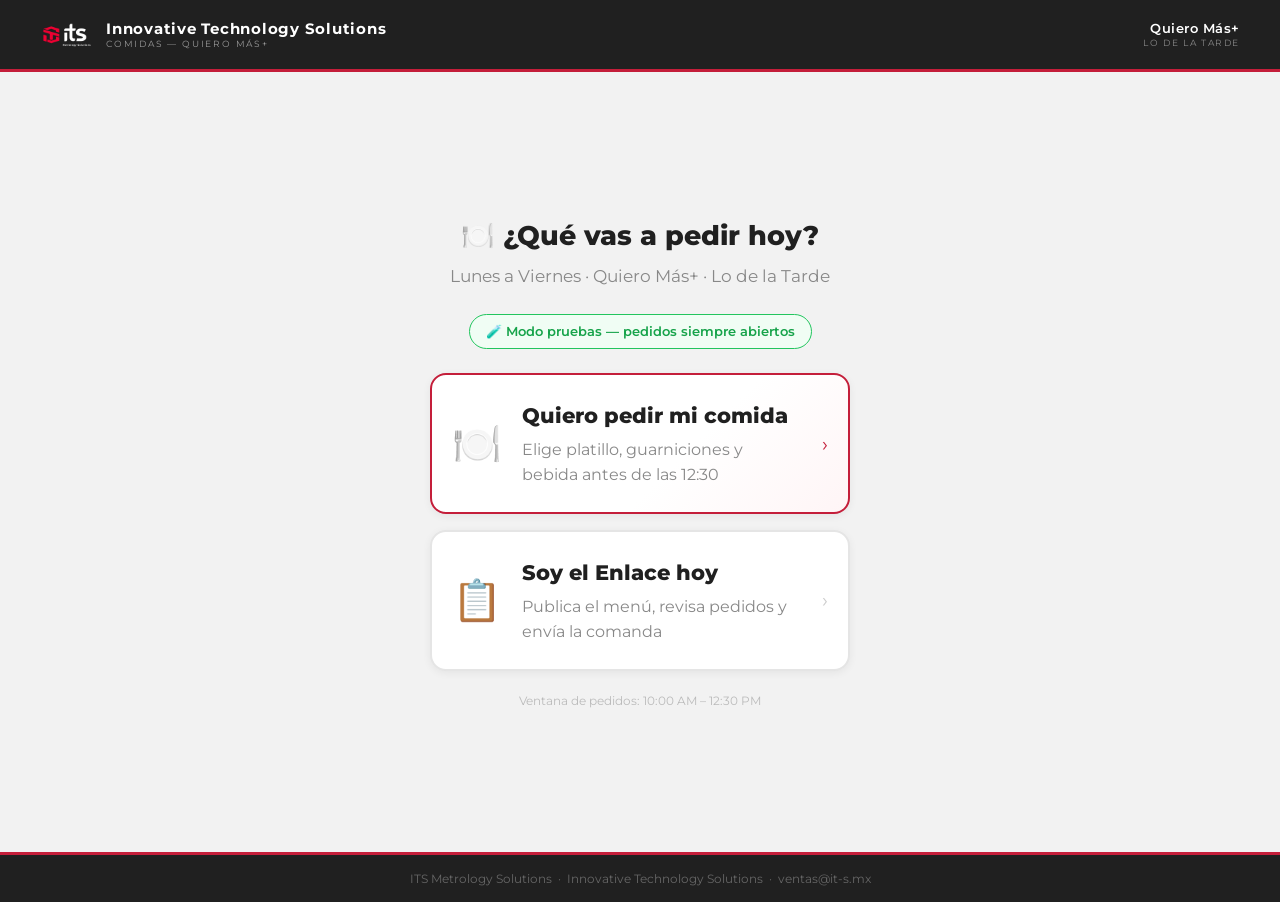
==== commit 631eaa53: "TEST: increase index.html font sizes to compare local vs GitHub Pages Bump h1 22→27px, subtitle 14→1" ====
--- a/index.html
+++ b/index.html
@@ -21,13 +21,13 @@
       margin-bottom: 8px;
     }
     .home-intro h1 {
-      font-size: 22px;
+      font-size: 27px;
       font-weight: 800;
       color: var(--color-negro);
       margin: 0 0 6px;
     }
     .home-intro p {
-      font-size: 14px;
+      font-size: 17px;
       color: #888;
       margin: 0;
     }
@@ -90,13 +90,13 @@
     .home-card-text { flex: 1; }
     .home-card-text strong {
       display: block;
-      font-size: 17px;
+      font-size: 21px;
       font-weight: 800;
       color: var(--color-negro);
       margin-bottom: 4px;
     }
     .home-card-text span {
-      font-size: 13px;
+      font-size: 16px;
       color: #888;
       line-height: 1.4;
     }
--- a/style.css
+++ b/style.css
@@ -1,10 +1,49 @@
-/* ============================================================
+﻿/* ============================================================
    ITS METROLOGY SOLUTIONS — Sistema de Pedidos / Comidas
    style.css | Alineado al design system de la Intranet ITS
    ============================================================ */
 
-@import url('https://fonts.googleapis.com/css2?family=Montserrat:wght@300;400;500;600;700&display=swap');
-
+/* ── Montserrat base64-embedded (works on file:// and HTTPS identically) ── */
+@font-face {
+  font-family: 'Montserrat';
+  font-style: normal;
+  font-weight: 300 800;
+  font-display: swap;
+  src: url('[data-uri]') format('woff2');
+  unicode-range: U+0100-02BA, U+02BD-02C5, U+02C7-02CC, U+02CE-02D7, U+02DD-02FF,
+                 U+0304, U+0308, U+0329, U+1D00-1DBF, U+1E00-1E9F, U+1EF2-1EFF,
+                 U+2020, U+20A0-20AB, U+20AD-20C0, U+2113, U+2C60-2C7F, U+A720-A7FF;
+}
+@font-face {
+  font-family: 'Montserrat';
+  font-style: normal;
+  font-weight: 300 800;
+  font-display: swap;
+  src: url('[data-uri]') format('woff2');
+  unicode-range: U+0000-00FF, U+0131, U+0152-0153, U+02BB-02BC, U+02C6, U+02DA,
+                 U+02DC, U+0304, U+0308, U+0329, U+2000-206F, U+20AC, U+2122,
+                 U+2191, U+2193, U+2212, U+2215, U+FEFF, U+FFFD;
+}
+@font-face {
+  font-family: 'Montserrat';
+  font-style: italic;
+  font-weight: 400;
+  font-display: swap;
+  src: url('[data-uri]') format('woff2');
+  unicode-range: U+0100-02BA, U+02BD-02C5, U+02C7-02CC, U+02CE-02D7, U+02DD-02FF,
+                 U+0304, U+0308, U+0329, U+1D00-1DBF, U+1E00-1E9F, U+1EF2-1EFF,
+                 U+2020, U+20A0-20AB, U+20AD-20C0, U+2113, U+2C60-2C7F, U+A720-A7FF;
+}
+@font-face {
+  font-family: 'Montserrat';
+  font-style: italic;
+  font-weight: 400;
+  font-display: swap;
+  src: url('[data-uri]') format('woff2');
+  unicode-range: U+0000-00FF, U+0131, U+0152-0153, U+02BB-02BC, U+02C6, U+02DA,
+                 U+02DC, U+0304, U+0308, U+0329, U+2000-206F, U+20AC, U+2122,
+                 U+2191, U+2193, U+2212, U+2215, U+FEFF, U+FFFD;
+}
 :root {
   --color-rojo:       #C41E3A;
   --color-rojo-hover: #a01830;
@@ -34,7 +73,7 @@
   font-family: var(--fuente);
   background-color: var(--color-fondo);
   color: var(--color-texto);
-  font-size: 15px;
+  font-size: 16px;
   line-height: 1.6;
   min-height: 100vh;
   display: flex;
@@ -48,7 +87,7 @@
 .site-header {
   background-color: var(--color-negro);
   padding: 0 40px;
-  height: 68px;
+  height: 72px;
   display: flex;
   align-items: center;
   justify-content: space-between;
@@ -64,13 +103,13 @@
   gap: 14px;
 }
 .header-logo img {
-  height: 46px;
+  height: 52px;
   width: auto;
   background-color: #000;
 }
 .header-logo-text { display: flex; flex-direction: column; line-height: 1.25; }
 .header-logo-text strong {
-  font-size: 14px;
+  font-size: 15px;
   font-weight: 700;
   color: var(--color-blanco);
   letter-spacing: 0.05em;
@@ -639,6 +678,23 @@
 }
 .btn-reset:hover { opacity: 1; }
 
+.btn-clear-link {
+  display: inline-block;
+  background: transparent;
+  border: 1px solid #6b7280;
+  border-radius: var(--radio);
+  color: #6b7280;
+  font-size: 12px;
+  font-weight: 600;
+  padding: 7px 14px;
+  cursor: pointer;
+  font-family: var(--fuente);
+  opacity: 0.65;
+  transition: var(--transicion);
+  text-decoration: none;
+}
+.btn-clear-link:hover { opacity: 1; color: #374151; border-color: #374151; }
+
 /* ── FOOTER ──────────────────────────────────────────────── */
 .site-footer {
   background-color: var(--color-negro);
